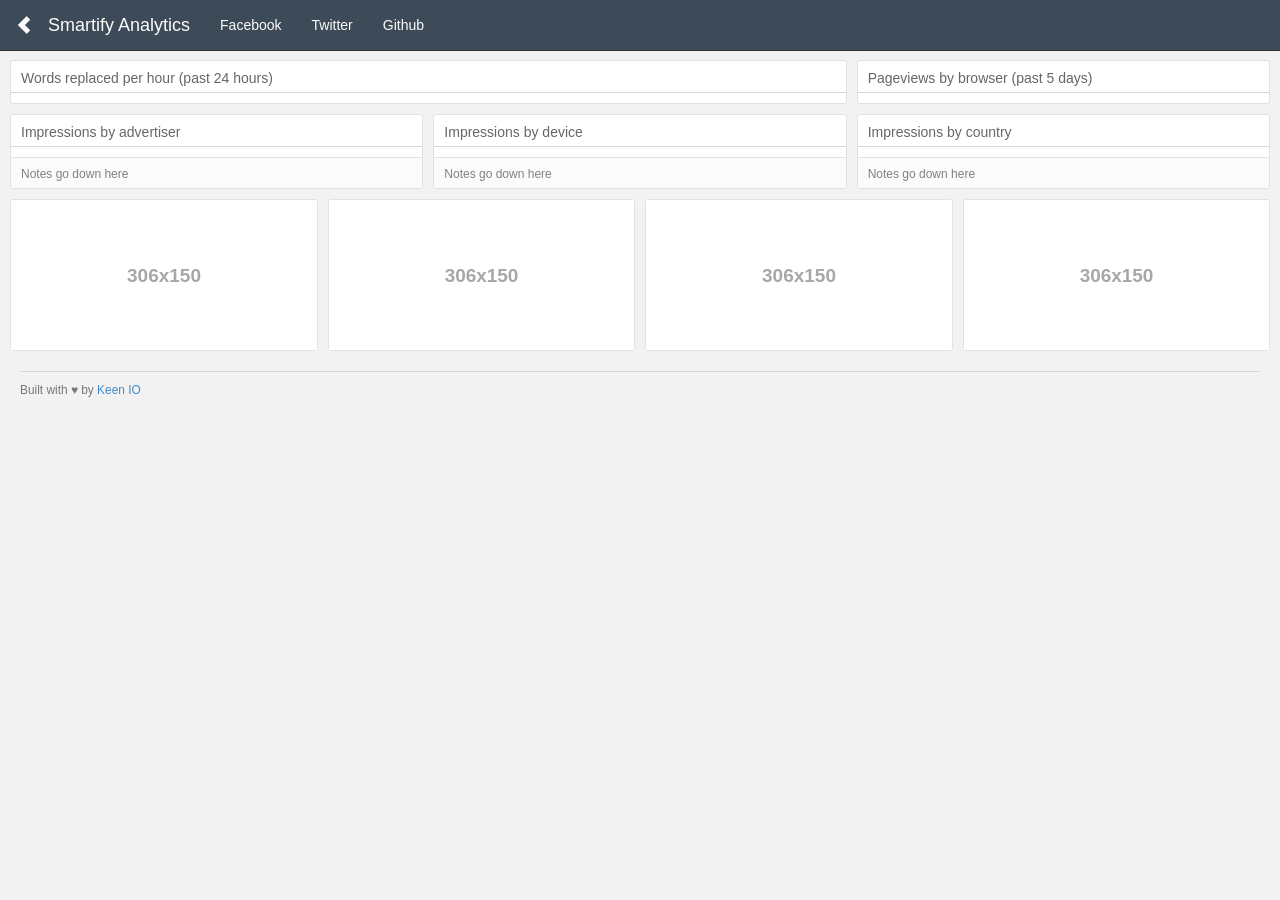
==== Simple-Chrome-Extension-Content-Script-Skeleton-master/dashboards/examples/starter-kit/index.html @ 3fa5ce51 "Working on the options/settings page; implemented main words/day graph, working on implementing tabl" ====
<!DOCTYPE html>
<html>
<head>
  <title>Dashboard Starter UI, by Keen IO</title>
  <link rel="stylesheet" href="../../assets/lib/bootstrap/dist/css/bootstrap.min.css">
  <link rel="stylesheet" href="../../assets/css/keen-dashboards.css">

<!-- DataTables -->
<script type="text/javascript" charset="utf8" src="../../../js/cdn.datatables.net/jquery.dataTables.js"></script>
<link rel="stylesheet" type="text/css" href="../../../css/jquery.dataTables.css">

</head>
<body class="application">

  <div class="navbar navbar-inverse navbar-fixed-top" role="navigation">
    <div class="container-fluid">
      <div class="navbar-header">
        <button type="button" class="navbar-toggle" data-toggle="collapse" data-target=".navbar-collapse">
          <span class="sr-only">Toggle navigation</span>
          <span class="icon-bar"></span>
          <span class="icon-bar"></span>
          <span class="icon-bar"></span>
        </button>
        <a class="navbar-brand" href="../">
          <span class="glyphicon glyphicon-chevron-left"></span>
        </a>
        <a class="navbar-brand" href="#">Smartify Analytics</a>
      </div>
      <div class="navbar-collapse collapse">
        <ul class="nav navbar-nav navbar-left">
          <li><a href="https://www.facebook.com/">Facebook</a></li>
          <li><a href="https://twitter.com/">Twitter</a></li>
          <li><a href="https://github.com/UsmannK/smartify">Github</a></li>
        </ul>
      </div>
    </div>
  </div>

  <div class="container-fluid">
    <div class="row">

      <div class="col-sm-8">
        <div class="chart-wrapper">
          <div class="chart-title">
          Words replaced per hour (past 24 hours)
          </div>
          <div class="chart-stage">
            <div id="chart-01"></div>
          </div>
         <!--  <div class="chart-notes">
            Words replaced per hour
          </div> -->
        </div>
      </div>

      <div class="col-sm-4">
        <div class="chart-wrapper">
          <div class="chart-title">
            Pageviews by browser (past 5 days)
          </div>
          <div class="chart-stage">
            <div id="chart-02"></div>
          </div>
          <!-- <div class="chart-notes">
            Notes go down here
          </div> -->
        </div>
      </div>

    </div>


    <div class="row">

      <div class="col-sm-4">
        <div class="chart-wrapper">
          <div class="chart-title">
            Impressions by advertiser
          </div>
          <div class="chart-stage">
            <div id="chart-03"></div>
          </div>
          <div class="chart-notes">
            Notes go down here
          </div>
        </div>
      </div>

      <div class="col-sm-4">
        <div class="chart-wrapper">
          <div class="chart-title">
            Impressions by device
          </div>
          <div class="chart-stage">
            <div id="chart-04"></div>
          </div>
          <div class="chart-notes">
            Notes go down here
          </div>
        </div>
      </div>

      <div class="col-sm-4">
        <div class="chart-wrapper">
          <div class="chart-title">
            Impressions by country
          </div>
          <div class="chart-stage">
            <div id="chart-05"></div>
          </div>
          <div class="chart-notes">
            Notes go down here
          </div>
        </div>
      </div>

    </div>

    <div class="row">
      <div class="col-sm-3">
        <div class="chart-wrapper">
          <img data-src="holder.js/100%x150/white">
        </div>
      </div>
      <div class="col-sm-3">
        <div class="chart-wrapper">
          <img data-src="holder.js/100%x150/white">
        </div>
      </div>
      <div class="col-sm-3">
        <div class="chart-wrapper">
          <img data-src="holder.js/100%x150/white">
        </div>
      </div>
      <div class="col-sm-3">
        <div class="chart-wrapper">
          <img data-src="holder.js/100%x150/white">
        </div>
      </div>
    </div>

    <hr>

    <p class="small text-muted">Built with &#9829; by <a href="https://keen.io">Keen IO</a></p>

  </div>

  <script src="../../assets/lib/jquery/dist/jquery.min.js"></script>
  <script src="../../assets/lib/bootstrap/dist/js/bootstrap.min.js"></script>

  <script src="../../assets/lib/holderjs/holder.js"></script>
  <script>
    Holder.add_theme("white", { background:"#fff", foreground:"#a7a7a7", size:10 });
  </script>

  <script src="../../assets/lib/keen-js/dist/keen.min.js"></script>
  <script src="../../assets/js/meta.js"></script>
  <script src="keen.dashboard.js"></script>

</body>
</html>
---- Simple-Chrome-Extension-Content-Script-Skeleton-master/dashboards/assets/css/keen-dashboards.css ----
/*
 * Full-page application style
 */

body.application {
  background: #f2f2f2;
  padding: 60px 20px 0;
}
body.application > .container-fluid {
  padding-left: 0px;
  padding-right: 0px;
}
body.application div[class^="col-"] {
  padding-left: 5px;
  padding-right: 5px;
}
body.application div[class^="col-"] div[class^="col-"] {
  padding-left: 15px;
  padding-right: 15px;
}

body.application hr {
  border-color: #d7d7d7;
  margin: 10px 0;
}



.navbar-inverse {
  background-color: #3d4a57;
  border-color: #333;
}
.navbar-inverse .navbar-nav > li > a,
.navbar a.navbar-brand {
  color: #fbfbfb;
  text-decoration: none;
}

.chart-wrapper {
  background: #fff;
  border: 1px solid #e2e2e2;
  border-radius: 3px;
  margin-bottom: 10px;
}
.chart-wrapper .chart-title {
  border-bottom: 1px solid #d7d7d7;
  color: #666;
  font-size: 14px;
  font-weight: 200;
  padding: 7px 10px 4px;
}

.chart-wrapper .chart-stage {
  /*min-height: 240px;*/
  overflow: hidden;
  padding: 5px 10px;
  position: relative;
}

.chart-wrapper .chart-notes {
  background: #fbfbfb;
  border-top: 1px solid #e2e2e2;
  color: #808080;
  font-size: 12px;
  padding: 8px 10px 5px;
}
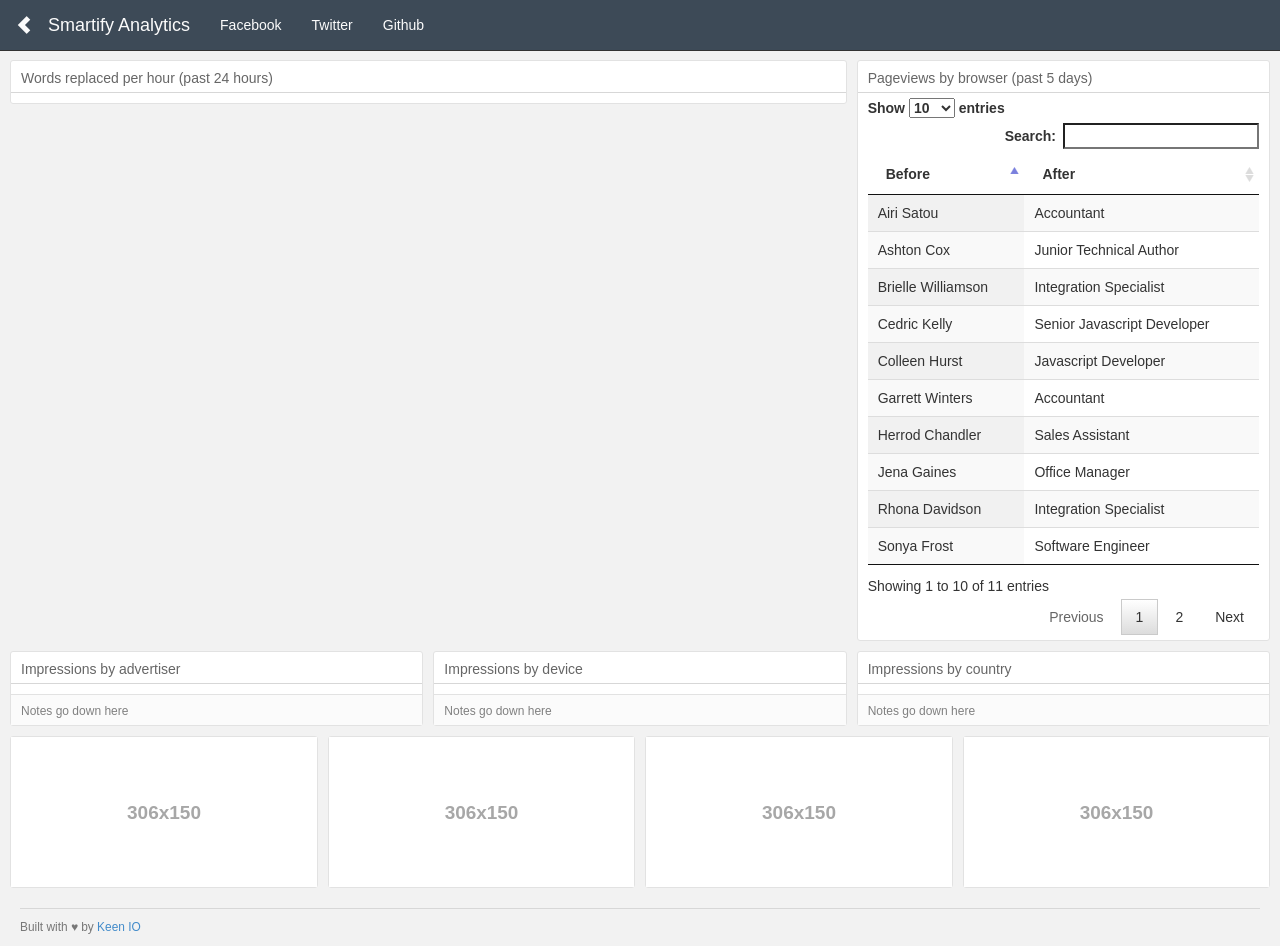
==== commit 8d3ce456: "Right list of conversions works; however, bottom graphs have stopped working...meanwhile usmann is s" ====
--- a/Simple-Chrome-Extension-Content-Script-Skeleton-master/dashboards/examples/starter-kit/index.html
+++ b/Simple-Chrome-Extension-Content-Script-Skeleton-master/dashboards/examples/starter-kit/index.html
@@ -6,8 +6,13 @@
   <link rel="stylesheet" href="../../assets/css/keen-dashboards.css">
 
 <!-- DataTables -->
-<script type="text/javascript" charset="utf8" src="../../../js/cdn.datatables.net/jquery.dataTables.js"></script>
-<link rel="stylesheet" type="text/css" href="../../../css/jquery.dataTables.css">
+<script type="text/javascript" charset="utf8" src="../../../DataTables/media/js/jquery.js"></script>
+<script type="text/javascript" src="../../../DataTables/media/js/jquery.dataTables.js"></script>
+<script type="text/javascript" src="../../../DataTables/extensions/KeyTable/js/dataTables.keyTable.js"></script>
+
+
+<link rel="stylesheet" type="text/css" href="../../../DataTables/media/css/jquery.dataTables.css"></link>
+<link rel="stylesheet" type="text/css" href="../../../DataTables/extensions/KeyTable/css/dataTables.keyTable.css">
 
 </head>
 <body class="application">
@@ -59,7 +64,62 @@
             Pageviews by browser (past 5 days)
           </div>
           <div class="chart-stage">
-            <div id="chart-02"></div>
+            <div>
+              <table id="example" class="display" cellspacing="0" width="100%">
+                <thead>
+                    <tr>
+                        <th>Before</th>
+                        <th>After</th>
+                    </tr>
+                </thead>
+                <tbody>
+                    <tr>
+                        <td>Tiger Nixon</td>
+                        <td>System Architect</td>
+                    </tr>
+                    <tr>
+                        <td>Garrett Winters</td>
+                        <td>Accountant</td>
+                    </tr>
+                    <tr>
+                        <td>Ashton Cox</td>
+                        <td>Junior Technical Author</td>
+                    </tr>
+                    <tr>
+                        <td>Cedric Kelly</td>
+                        <td>Senior Javascript Developer</td>
+                    </tr>
+                    <tr>
+                        <td>Airi Satou</td>
+                        <td>Accountant</td>
+                    </tr>
+                    <tr>
+                        <td>Brielle Williamson</td>
+                        <td>Integration Specialist</td>
+                    </tr>
+                    <tr>
+                        <td>Herrod Chandler</td>
+                        <td>Sales Assistant</td>
+                    </tr>
+                    <tr>
+                        <td>Rhona Davidson</td>
+                        <td>Integration Specialist</td>
+                    </tr>
+                    <tr>
+                        <td>Colleen Hurst</td>
+                        <td>Javascript Developer</td>
+                    </tr>
+                    <tr>
+                        <td>Sonya Frost</td>
+                        <td>Software Engineer</td>
+                    </tr>
+                    <tr>
+                        <td>Jena Gaines</td>
+                        <td>Office Manager</td>
+                    </tr>
+                </tbody>
+            </table>
+            </div>
           </div>
           <!-- <div class="chart-notes">
             Notes go down here
@@ -145,13 +205,23 @@
 
   </div>
 
-  <script src="../../assets/lib/jquery/dist/jquery.min.js"></script>
+  <!--<script src="../../assets/lib/jquery/dist/jquery.min.js"></script>-->
   <script src="../../assets/lib/bootstrap/dist/js/bootstrap.min.js"></script>
 
   <script src="../../assets/lib/holderjs/holder.js"></script>
   <script>
     Holder.add_theme("white", { background:"#fff", foreground:"#a7a7a7", size:10 });
   </script>
+  <script type="text/javascript">
+// $(document).load(function() {
+//     var table = $('#example').DataTable();
+ 
+//     new $.fn.dataTable.KeyTable( table );
+// } );
+$(document).ready(function() {
+    $('#example').DataTable();
+} );
+</script>
 
   <script src="../../assets/lib/keen-js/dist/keen.min.js"></script>
   <script src="../../assets/js/meta.js"></script>
--- a/Simple-Chrome-Extension-Content-Script-Skeleton-master/DataTables/extensions/KeyTable/css/dataTables.keyTable.css
+++ b/Simple-Chrome-Extension-Content-Script-Skeleton-master/DataTables/extensions/KeyTable/css/dataTables.keyTable.css
@@ -0,0 +1,7 @@
+
+
+table.KeyTable th.focus,
+table.KeyTable td.focus {
+	outline: 3px solid #3366FF;
+	outline-offset: -3px;
+}
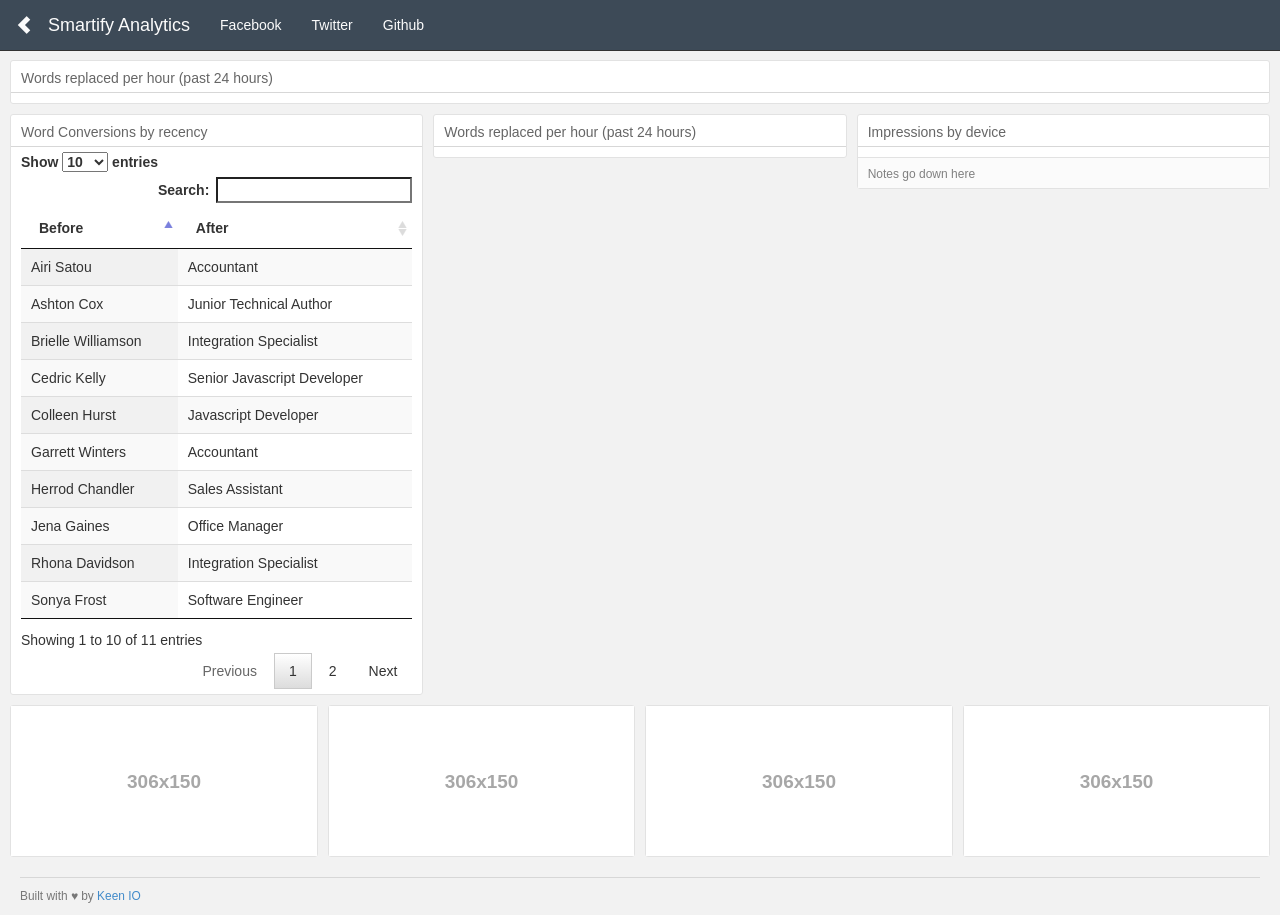
==== commit fc0dde99: "moved stuff down; made other stuff bigger; almost at the FISI point" ====
--- a/Simple-Chrome-Extension-Content-Script-Skeleton-master/dashboards/examples/starter-kit/index.html
+++ b/Simple-Chrome-Extension-Content-Script-Skeleton-master/dashboards/examples/starter-kit/index.html
@@ -44,7 +44,7 @@
   <div class="container-fluid">
     <div class="row">
 
-      <div class="col-sm-8">
+      <div class="col-sm-12">
         <div class="chart-wrapper">
           <div class="chart-title">
           Words replaced per hour (past 24 hours)
@@ -57,11 +57,13 @@
           </div> -->
         </div>
       </div>
-
+    </div>
+    
+    <div class="row">
       <div class="col-sm-4">
         <div class="chart-wrapper">
           <div class="chart-title">
-            Pageviews by browser (past 5 days)
+            Word Conversions by recency 
           </div>
           <div class="chart-stage">
             <div>
@@ -127,18 +129,25 @@
         </div>
       </div>
 
-    </div>
-
-
-    <div class="row">
 
       <div class="col-sm-4">
         <div class="chart-wrapper">
           <div class="chart-title">
-            Impressions by advertiser
+          Words replaced per hour (past 24 hours)
           </div>
           <div class="chart-stage">
             <div id="chart-03"></div>
+          </div>
+        </div>
+      </div>
+
+      <div class="col-sm-4">
+        <div class="chart-wrapper">
+          <div class="chart-title">
+            Impressions by device
+          </div>
+          <div class="chart-stage">
+            <div id="chart-04"></div>
           </div>
           <div class="chart-notes">
             Notes go down here
@@ -146,33 +155,19 @@
         </div>
       </div>
 
-      <div class="col-sm-4">
-        <div class="chart-wrapper">
-          <div class="chart-title">
-            Impressions by device
-          </div>
-          <div class="chart-stage">
-            <div id="chart-04"></div>
+     <!--  <div class="col-sm-4">
+        <div class="chart-wrapper">
+          <div class="chart-title">
+            Impressions by country
+          </div>
+          <div class="chart-stage">
+            <div id="chart-05"></div>
           </div>
           <div class="chart-notes">
             Notes go down here
           </div>
         </div>
-      </div>
-
-      <div class="col-sm-4">
-        <div class="chart-wrapper">
-          <div class="chart-title">
-            Impressions by country
-          </div>
-          <div class="chart-stage">
-            <div id="chart-05"></div>
-          </div>
-          <div class="chart-notes">
-            Notes go down here
-          </div>
-        </div>
-      </div>
+      </div> -->
 
     </div>
 
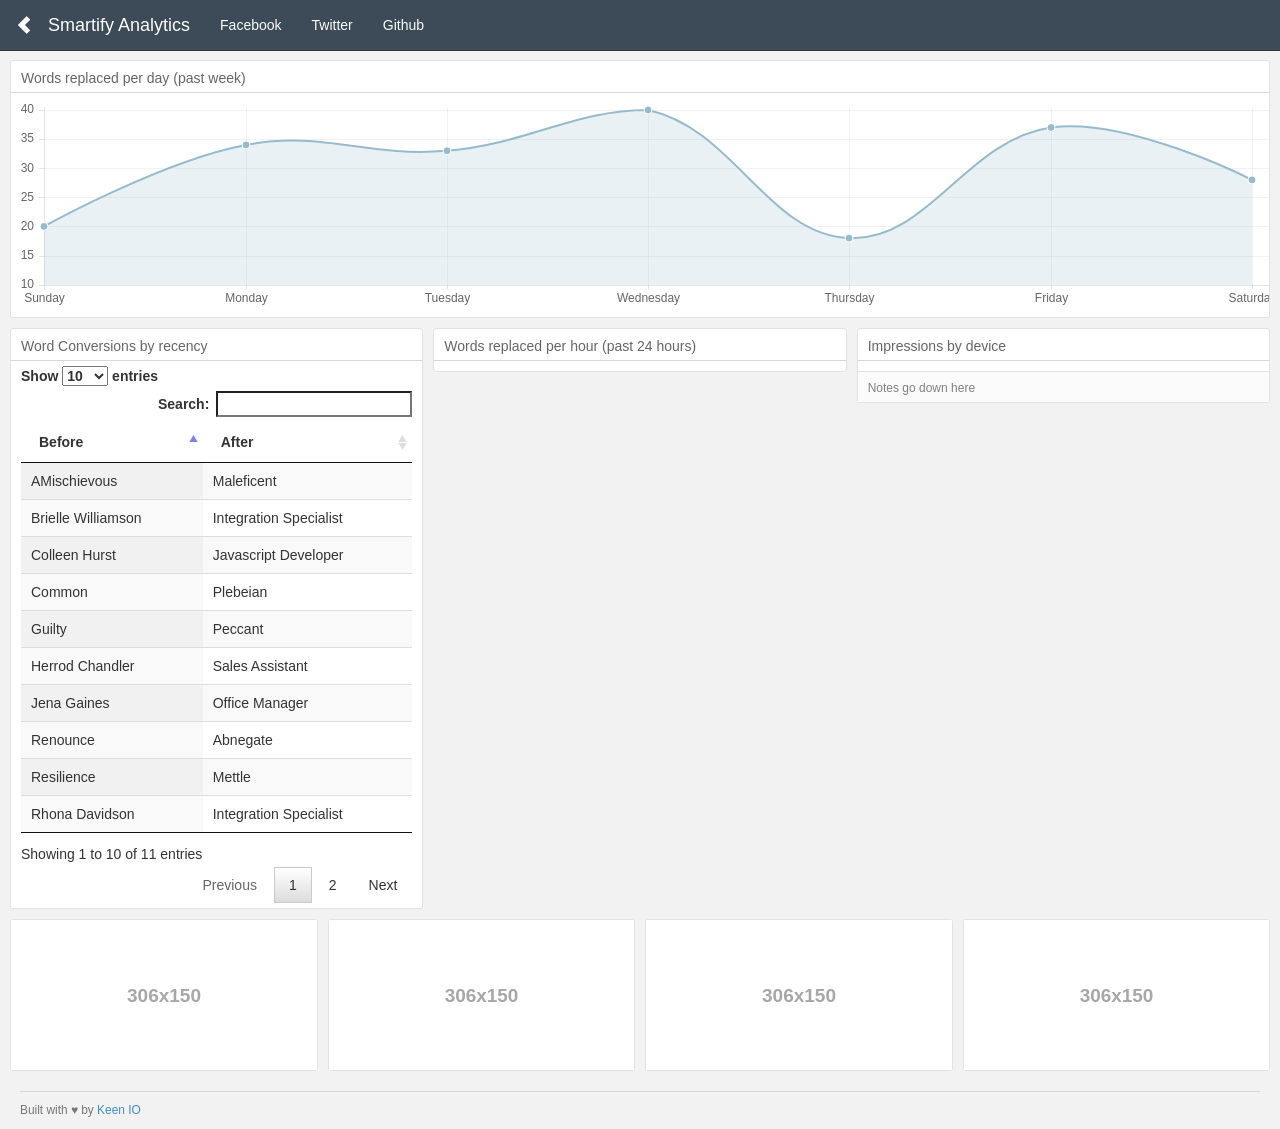
==== commit a05d45df: "Graph" ====
--- a/Simple-Chrome-Extension-Content-Script-Skeleton-master/dashboards/examples/starter-kit/index.html
+++ b/Simple-Chrome-Extension-Content-Script-Skeleton-master/dashboards/examples/starter-kit/index.html
@@ -9,7 +9,7 @@
 <script type="text/javascript" charset="utf8" src="../../../DataTables/media/js/jquery.js"></script>
 <script type="text/javascript" src="../../../DataTables/media/js/jquery.dataTables.js"></script>
 <script type="text/javascript" src="../../../DataTables/extensions/KeyTable/js/dataTables.keyTable.js"></script>
-
+<script src="Chart.js"></script>
 
 <link rel="stylesheet" type="text/css" href="../../../DataTables/media/css/jquery.dataTables.css"></link>
 <link rel="stylesheet" type="text/css" href="../../../DataTables/extensions/KeyTable/css/dataTables.keyTable.css">
@@ -47,10 +47,10 @@
       <div class="col-sm-12">
         <div class="chart-wrapper">
           <div class="chart-title">
-          Words replaced per hour (past 24 hours)
-          </div>
-          <div class="chart-stage">
-            <div id="chart-01"></div>
+          Words replaced per day (past week)
+          </div>
+          <div class="chart-stage">
+            <canvas id="canvas" height="100" width="600"></canvas>
           </div>
          <!--  <div class="chart-notes">
             Words replaced per hour
@@ -76,24 +76,24 @@
                 </thead>
                 <tbody>
                     <tr>
-                        <td>Tiger Nixon</td>
-                        <td>System Architect</td>
-                    </tr>
-                    <tr>
-                        <td>Garrett Winters</td>
-                        <td>Accountant</td>
-                    </tr>
-                    <tr>
-                        <td>Ashton Cox</td>
-                        <td>Junior Technical Author</td>
-                    </tr>
-                    <tr>
-                        <td>Cedric Kelly</td>
-                        <td>Senior Javascript Developer</td>
-                    </tr>
-                    <tr>
-                        <td>Airi Satou</td>
-                        <td>Accountant</td>
+                        <td>Renounce</td>
+                        <td>Abnegate</td>
+                    </tr>
+                    <tr>
+                        <td>Guilty</td>
+                        <td>Peccant</td>
+                    </tr>
+                    <tr>
+                        <td>Common</td>
+                        <td>Plebeian</td>
+                    </tr>
+                    <tr>
+                        <td>Resilience</td>
+                        <td>Mettle</td>
+                    </tr>
+                    <tr>
+                        <td>AMischievous</td>
+                        <td>Maleficent</td>
                     </tr>
                     <tr>
                         <td>Brielle Williamson</td>
@@ -204,6 +204,31 @@
   <script src="../../assets/lib/bootstrap/dist/js/bootstrap.min.js"></script>
 
   <script src="../../assets/lib/holderjs/holder.js"></script>
+  <script>
+
+        var randomScalingFactor = function(){ return Math.round(Math.random()*100)};
+        var lineChartData = {
+            labels : ["Sunday", "Monday","Tuesday","Wednesday","Thursday","Friday","Saturday"],
+            datasets : [
+                {
+                    label: "My First dataset",
+                    fillColor : "rgba(151,187,205,0.2)",
+                    strokeColor : "rgba(151,187,205,1)",
+                    pointColor : "rgba(151,187,205,1)",
+                    pointStrokeColor : "#fff",
+                    pointHighlightFill : "#fff",
+                    pointHighlightStroke : "rgba(151,187,205,1)",
+                    data : [20,34,33,40,18,37,28]
+                }
+            ]
+        }
+    window.onload = function(){
+        var ctx = document.getElementById("canvas").getContext("2d");
+        window.myLine = new Chart(ctx).Line(lineChartData, {
+            responsive: true
+        });
+    }
+  </script>
   <script>
     Holder.add_theme("white", { background:"#fff", foreground:"#a7a7a7", size:10 });
   </script>
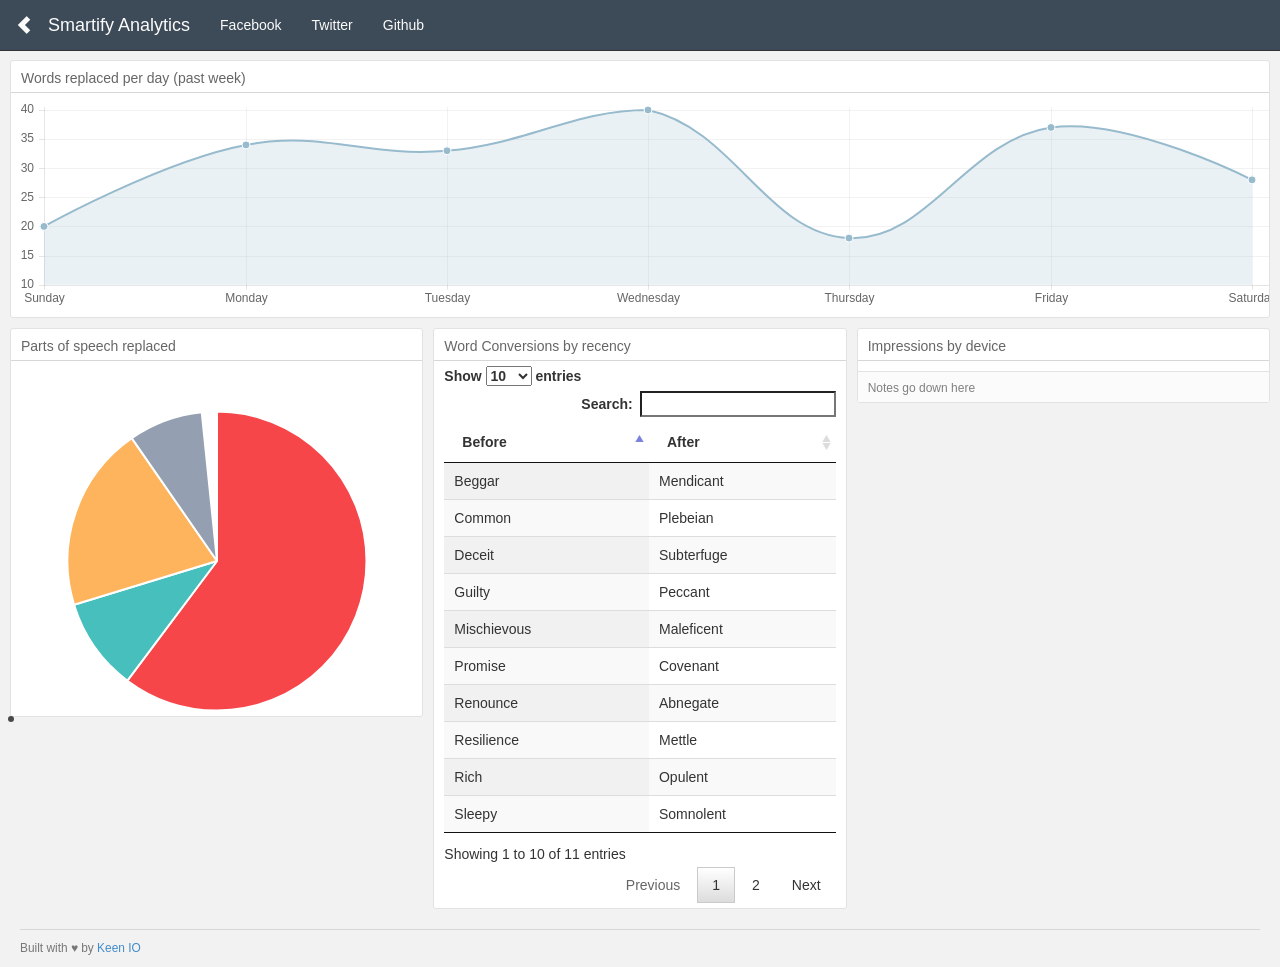
==== commit 7983daa2: "More analytics edits" ====
--- a/Simple-Chrome-Extension-Content-Script-Skeleton-master/dashboards/examples/starter-kit/index.html
+++ b/Simple-Chrome-Extension-Content-Script-Skeleton-master/dashboards/examples/starter-kit/index.html
@@ -13,6 +13,67 @@
 
 <link rel="stylesheet" type="text/css" href="../../../DataTables/media/css/jquery.dataTables.css"></link>
 <link rel="stylesheet" type="text/css" href="../../../DataTables/extensions/KeyTable/css/dataTables.keyTable.css">
+
+
+
+    <style>
+    #canvas-holder {
+        width: 100%;
+        margin-top: 50px;
+        text-align: center;
+    }
+    #chartjs-tooltip {
+        opacity: 1;
+        position: absolute;
+        background: rgba(0, 0, 0, .7);
+        color: white;
+        padding: 3px;
+        border-radius: 3px;
+        -webkit-transition: all .1s ease;
+        transition: all .1s ease;
+        pointer-events: none;
+        -webkit-transform: translate(-50%, 0);
+        transform: translate(-50%, 0);
+    }
+    #chartjs-tooltip.below {
+        -webkit-transform: translate(-50%, 0);
+        transform: translate(-50%, 0);
+    }
+    #chartjs-tooltip.below:before {
+        border: solid;
+        border-color: #111 transparent;
+        border-color: rgba(0, 0, 0, .8) transparent;
+        border-width: 0 8px 8px 8px;
+        bottom: 1em;
+        content: "";
+        display: block;
+        left: 50%;
+        position: absolute;
+        z-index: 99;
+        -webkit-transform: translate(-50%, -100%);
+        transform: translate(-50%, -100%);
+    }
+    #chartjs-tooltip.above {
+        -webkit-transform: translate(-50%, -100%);
+        transform: translate(-50%, -100%);
+    }
+    #chartjs-tooltip.above:before {
+        border: solid;
+        border-color: #111 transparent;
+        border-color: rgba(0, 0, 0, .8) transparent;
+        border-width: 8px 8px 0 8px;
+        bottom: 1em;
+        content: "";
+        display: block;
+        left: 50%;
+        top: 100%;
+        position: absolute;
+        z-index: 99;
+        -webkit-transform: translate(-50%, 0);
+        transform: translate(-50%, 0);
+    }
+    </style>
+
 
 </head>
 <body class="application">
@@ -60,6 +121,22 @@
     </div>
     
     <div class="row">
+      
+
+      <div class="col-sm-4">
+        <div class="chart-wrapper">
+          <div class="chart-title">
+            Parts of speech replaced
+          </div>
+
+    <div id="canvas-holder">
+        <canvas id="chart-area2" width="300" height="300" />
+    </div>
+
+    <div id="chartjs-tooltip"></div>
+        </div>
+      </div>
+
       <div class="col-sm-4">
         <div class="chart-wrapper">
           <div class="chart-title">
@@ -92,32 +169,32 @@
                         <td>Mettle</td>
                     </tr>
                     <tr>
-                        <td>AMischievous</td>
+                        <td>Mischievous</td>
                         <td>Maleficent</td>
                     </tr>
                     <tr>
-                        <td>Brielle Williamson</td>
-                        <td>Integration Specialist</td>
-                    </tr>
-                    <tr>
-                        <td>Herrod Chandler</td>
-                        <td>Sales Assistant</td>
-                    </tr>
-                    <tr>
-                        <td>Rhona Davidson</td>
-                        <td>Integration Specialist</td>
-                    </tr>
-                    <tr>
-                        <td>Colleen Hurst</td>
-                        <td>Javascript Developer</td>
-                    </tr>
-                    <tr>
-                        <td>Sonya Frost</td>
-                        <td>Software Engineer</td>
-                    </tr>
-                    <tr>
-                        <td>Jena Gaines</td>
-                        <td>Office Manager</td>
+                        <td>Beggar</td>
+                        <td>Mendicant</td>
+                    </tr>
+                    <tr>
+                        <td>Rich</td>
+                        <td>Opulent</td>
+                    </tr>
+                    <tr>
+                        <td>Promise</td>
+                        <td>Covenant</td>
+                    </tr>
+                    <tr>
+                        <td>Translucent</td>
+                        <td>Pellucid</td>
+                    </tr>
+                    <tr>
+                        <td>Sleepy</td>
+                        <td>Somnolent</td>
+                    </tr>
+                    <tr>
+                        <td>Deceit</td>
+                        <td>Subterfuge</td>
                     </tr>
                 </tbody>
             </table>
@@ -129,18 +206,6 @@
         </div>
       </div>
 
-
-      <div class="col-sm-4">
-        <div class="chart-wrapper">
-          <div class="chart-title">
-          Words replaced per hour (past 24 hours)
-          </div>
-          <div class="chart-stage">
-            <div id="chart-03"></div>
-          </div>
-        </div>
-      </div>
-
       <div class="col-sm-4">
         <div class="chart-wrapper">
           <div class="chart-title">
@@ -171,28 +236,6 @@
 
     </div>
 
-    <div class="row">
-      <div class="col-sm-3">
-        <div class="chart-wrapper">
-          <img data-src="holder.js/100%x150/white">
-        </div>
-      </div>
-      <div class="col-sm-3">
-        <div class="chart-wrapper">
-          <img data-src="holder.js/100%x150/white">
-        </div>
-      </div>
-      <div class="col-sm-3">
-        <div class="chart-wrapper">
-          <img data-src="holder.js/100%x150/white">
-        </div>
-      </div>
-      <div class="col-sm-3">
-        <div class="chart-wrapper">
-          <img data-src="holder.js/100%x150/white">
-        </div>
-      </div>
-    </div>
 
     <hr>
 
@@ -205,6 +248,71 @@
 
   <script src="../../assets/lib/holderjs/holder.js"></script>
   <script>
+
+
+    Chart.defaults.global.customTooltips = function(tooltip) {
+        // Tooltip Element
+        var tooltipEl = $('#chartjs-tooltip');
+        // Hide if no tooltip
+        if (!tooltip) {
+            tooltipEl.css({
+                opacity: 0
+            });
+            return;
+        }
+        // Set caret Position
+        tooltipEl.removeClass('above below');
+        tooltipEl.addClass(tooltip.yAlign);
+        // Set Text
+        tooltipEl.html(tooltip.text);
+        // Find Y Location on page
+        var top;
+        if (tooltip.yAlign == 'above') {
+            top = tooltip.y - tooltip.caretHeight - tooltip.caretPadding;
+        } else {
+            top = tooltip.y + tooltip.caretHeight + tooltip.caretPadding;
+        }
+        // Display, position, and set styles for font
+        tooltipEl.css({
+            opacity: 1,
+            left: tooltip.chart.canvas.offsetLeft + tooltip.x + 'px',
+            top: tooltip.chart.canvas.offsetTop + top + 'px',
+            fontFamily: tooltip.fontFamily,
+            fontSize: tooltip.fontSize,
+            fontStyle: tooltip.fontStyle,
+        });
+    };
+
+
+    var pieData = [{
+        value: 300,
+        color: "#F7464A",
+        highlight: "#FF5A5E",
+        label: "Noun",
+        labelColor : 'white',
+        labelFontSize : '16'
+    }, {
+        value: 50,
+        color: "#46BFBD",
+        highlight: "#5AD3D1",
+        label: "Adverb",
+        labelColor : 'white',
+        labelFontSize : '16'
+    }, {
+        value: 100,
+        color: "#FDB45C",
+        highlight: "#FFC870",
+        label: "Verb",
+        labelColor : 'white',
+        labelFontSize : '16'
+    }, {
+        value: 40,
+        color: "#949FB1",
+        highlight: "#A8B3C5",
+        label: "Adjective",
+        labelColor : 'white',
+        labelFontSize : '16'
+    }];
 
         var randomScalingFactor = function(){ return Math.round(Math.random()*100)};
         var lineChartData = {
@@ -227,6 +335,9 @@
         window.myLine = new Chart(ctx).Line(lineChartData, {
             responsive: true
         });
+
+        var ctx2 = document.getElementById("chart-area2").getContext("2d");
+        window.myPie = new Chart(ctx2).Pie(pieData);
     }
   </script>
   <script>
@@ -246,6 +357,6 @@
   <script src="../../assets/lib/keen-js/dist/keen.min.js"></script>
   <script src="../../assets/js/meta.js"></script>
   <script src="keen.dashboard.js"></script>
-
+ 
 </body>
 </html>
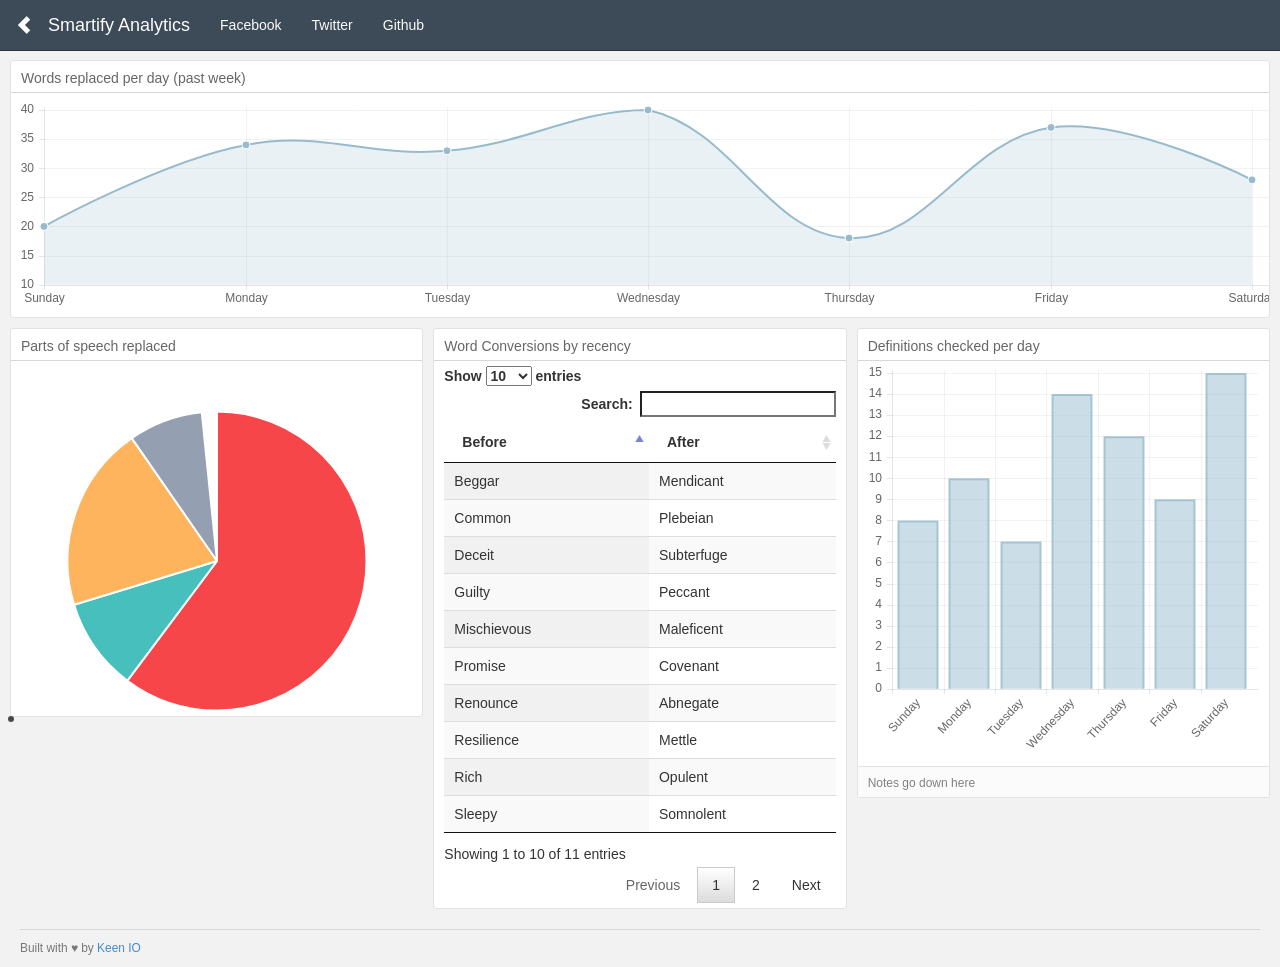
==== commit aca48232: "Final" ====
--- a/Simple-Chrome-Extension-Content-Script-Skeleton-master/dashboards/examples/starter-kit/index.html
+++ b/Simple-Chrome-Extension-Content-Script-Skeleton-master/dashboards/examples/starter-kit/index.html
@@ -209,11 +209,10 @@
       <div class="col-sm-4">
         <div class="chart-wrapper">
           <div class="chart-title">
-            Impressions by device
-          </div>
-          <div class="chart-stage">
-            <div id="chart-04"></div>
-          </div>
+            Definitions checked per day
+          </div><div style="width: 50%">
+      <canvas id="canvas3"  height="400" width="400"></canvas>
+    </div>
           <div class="chart-notes">
             Notes go down here
           </div>
@@ -330,6 +329,23 @@
                 }
             ]
         }
+
+
+  var randomScalingFactor = function(){ return Math.round(Math.random()*100)};
+
+  var barChartData = {
+    labels : ["Sunday","Monday","Tuesday","Wednesday","Thursday","Friday","Saturday"],
+    datasets : [
+      {
+        fillColor : "rgba(151,187,205,0.5)",
+        strokeColor : "rgba(151,187,205,0.8)",
+        highlightFill : "rgba(151,187,205,0.75)",
+        highlightStroke : "rgba(151,187,205,1)",
+        data : [8,10,7,14,12,9,15]
+      }
+    ]
+
+  }
     window.onload = function(){
         var ctx = document.getElementById("canvas").getContext("2d");
         window.myLine = new Chart(ctx).Line(lineChartData, {
@@ -338,6 +354,14 @@
 
         var ctx2 = document.getElementById("chart-area2").getContext("2d");
         window.myPie = new Chart(ctx2).Pie(pieData);
+
+
+ // window.onload = function(){
+    var ctx3 = document.getElementById("canvas3").getContext("2d");
+    window.myBar = new Chart(ctx3).Bar(barChartData, {
+      //responsive : true
+    });
+
     }
   </script>
   <script>
@@ -353,7 +377,6 @@
     $('#example').DataTable();
 } );
 </script>
-
   <script src="../../assets/lib/keen-js/dist/keen.min.js"></script>
   <script src="../../assets/js/meta.js"></script>
   <script src="keen.dashboard.js"></script>
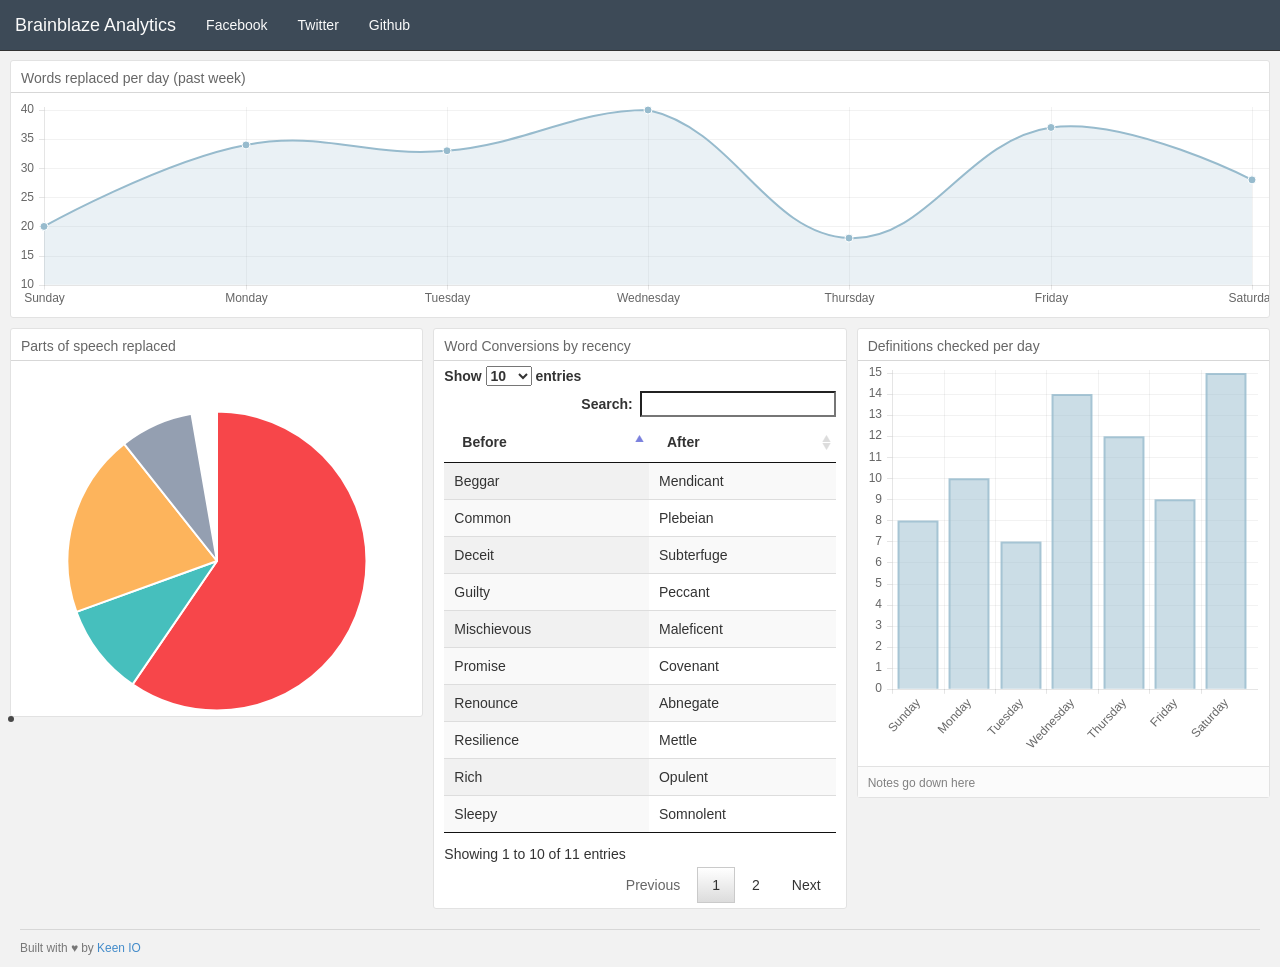
==== commit e3281c66: "Edited Dashboard Title" ====
--- a/Simple-Chrome-Extension-Content-Script-Skeleton-master/dashboards/examples/starter-kit/index.html
+++ b/Simple-Chrome-Extension-Content-Script-Skeleton-master/dashboards/examples/starter-kit/index.html
@@ -87,10 +87,7 @@
           <span class="icon-bar"></span>
           <span class="icon-bar"></span>
         </button>
-        <a class="navbar-brand" href="../">
-          <span class="glyphicon glyphicon-chevron-left"></span>
-        </a>
-        <a class="navbar-brand" href="#">Smartify Analytics</a>
+        <a class="navbar-brand" href="#">Brainblaze Analytics</a>
       </div>
       <div class="navbar-collapse collapse">
         <ul class="nav navbar-nav navbar-left">
